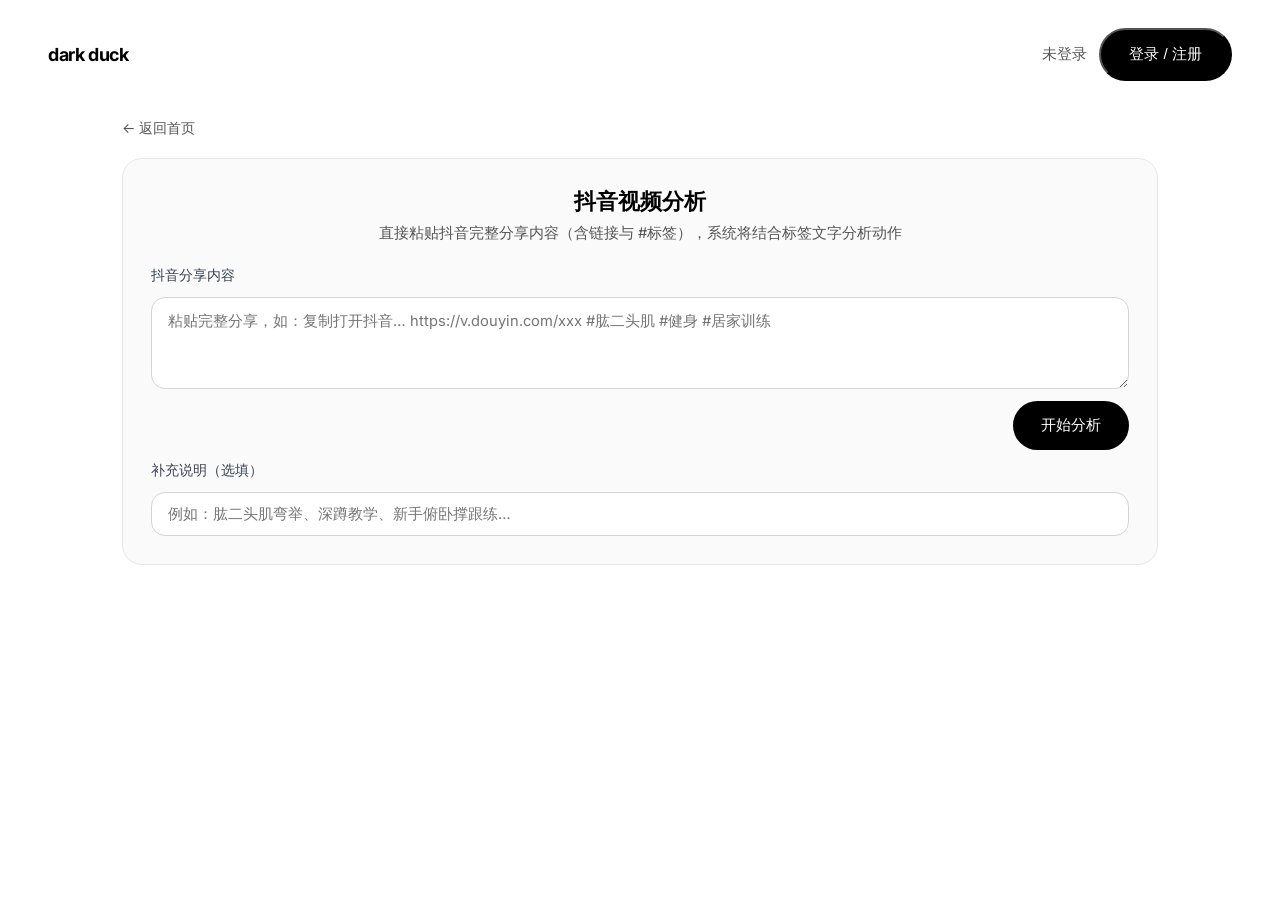
==== douyin.html @ 18ae11b2 "111" ====
<!DOCTYPE html>
<html lang="zh-CN">
<head>
  <meta charset="UTF-8" />
  <meta name="viewport" content="width=device-width, initial-scale=1.0" />
  <title>抖音视频分析 · 黑鸭 dark duck</title>
  <link rel="preconnect" href="https://fonts.googleapis.com" />
  <link rel="preconnect" href="https://fonts.gstatic.com" crossorigin />
  <link href="https://fonts.googleapis.com/css2?family=Inter:wght@400;500;600;700;800&display=swap" rel="stylesheet" />
  <link rel="stylesheet" href="styles.css" />
</head>
<body>
  <header class="site-header">
    <a href="index.html" class="logo">dark duck</a>
    <div class="auth-actions">
      <span id="auth-status">未登录</span>
      <button id="auth-open-btn" class="btn btn-primary">登录 / 注册</button>
      <button id="auth-logout-btn" class="btn btn-secondary" style="display:none">退出</button>
    </div>
  </header>

  <main>
    <section class="douyin-section douyin-section--page">
      <a href="index.html" class="page-back">← 返回首页</a>

      <div class="douyin-card">
        <div class="douyin-header">
          <h1 class="douyin-title">抖音视频分析</h1>
          <p class="douyin-desc">直接粘贴抖音完整分享内容（含链接与 #标签），系统将结合标签文字分析动作</p>
        </div>

        <form id="douyin-form" class="douyin-form">
          <label class="douyin-label" for="douyin-url">抖音分享内容</label>
          <textarea
            id="douyin-url"
            class="douyin-input douyin-textarea"
            rows="3"
            placeholder="粘贴完整分享，如：复制打开抖音… https://v.douyin.com/xxx #肱二头肌 #健身 #居家训练"
            required
          ></textarea>
          <div class="douyin-input-row douyin-input-row--end">
            <button type="submit" class="btn btn-primary" id="douyin-analyze-btn">开始分析</button>
          </div>
          <label class="douyin-label" for="douyin-hint">补充说明（选填）</label>
          <input
            type="text"
            id="douyin-hint"
            class="douyin-input"
            placeholder="例如：肱二头肌弯举、深蹲教学、新手俯卧撑跟练…"
          />
          <p id="douyin-status" class="douyin-status" hidden></p>
        </form>

        <div id="douyin-result" class="douyin-result" hidden>
          <div class="douyin-result-head">
            <span class="douyin-result-badge">分析结果</span>
            <h3 id="result-action">—</h3>
            <p id="result-summary" class="douyin-result-summary"></p>
            <p id="result-tags" class="douyin-result-tags" hidden></p>
            <p class="douyin-result-meta">视频 ID：<span id="result-video-id">—</span> · <a id="result-source-link" href="#" target="_blank" rel="noopener">查看原视频链接</a></p>
          </div>
          <div class="douyin-result-grid">
            <div class="douyin-result-block">
              <h4>技术要点</h4>
              <ul id="result-points"></ul>
            </div>
            <div class="douyin-result-block">
              <h4>常见错误</h4>
              <ul id="result-mistakes"></ul>
            </div>
          </div>
          <div class="douyin-result-block douyin-result-block--full">
            <h4>推荐训练方案</h4>
            <p id="result-plan"></p>
          </div>
          <div class="douyin-result-block douyin-result-block--full douyin-result-personal">
            <h4>个性化建议</h4>
            <p id="result-personal"></p>
          </div>
        </div>
      </div>
    </section>
  </main>

  <div class="auth-modal" id="auth-modal" aria-hidden="true">
    <div class="auth-card" role="dialog" aria-modal="true" aria-labelledby="auth-title">
      <button type="button" class="auth-close" id="auth-close-btn" aria-label="关闭">×</button>
      <div class="auth-tabs">
        <button type="button" class="auth-tab active" id="auth-tab-login">登录</button>
        <button type="button" class="auth-tab" id="auth-tab-register">注册</button>
      </div>
      <div class="auth-body">
        <div class="auth-message" id="auth-message"></div>
        <form id="login-form" class="auth-form active">
          <label>用户名</label>
          <input type="text" id="login-username" required placeholder="请输入用户名" />
          <label>密码</label>
          <input type="password" id="login-password" required placeholder="请输入密码" />
          <button type="submit" class="btn btn-primary">登录</button>
        </form>
        <form id="register-form" class="auth-form">
          <label>昵称</label>
          <input type="text" id="register-username" required placeholder="请输入昵称" />
          <label>身高</label>
          <input type="number" id="register-height" required placeholder="请输入身高" />
          <label>体重</label>
          <input type="number" id="register-weight" required placeholder="请输入体重" />
          <label>密码</label>
          <input type="password" id="register-password" required placeholder="请输入密码" />
          <button type="submit" class="btn btn-primary">注册</button>
        </form>
      </div>
    </div>
  </div>

  <script src="joining.js"></script>
  <script src="douyin_analyzer.js"></script>
</body>
</html>
---- styles.css ----
*,
*::before,
*::after {
  box-sizing: border-box;
  margin: 0;
  padding: 0;
}

:root {
  --bg: #ffffff;
  --text: #000000;
  --btn-primary: #000000;
  --btn-muted: #c8c8c8;
  --btn-muted-text: #ffffff;
  --max-width: 1100px;
}

html {
  -webkit-font-smoothing: antialiased;
  -moz-osx-font-smoothing: grayscale;
}

body {
  font-family: "Inter", -apple-system, BlinkMacSystemFont, "Segoe UI", Roboto,
    "Helvetica Neue", Arial, sans-serif;
  background: var(--bg);
  color: var(--text);
  min-height: 100vh;
}

.site-header {
  padding: 28px 48px;
  display: flex;
  justify-content: space-between;
  align-items: center;
  gap: 16px;
}

.logo {
  font-size: 1.125rem;
  font-weight: 700;
  color: var(--text);
  text-decoration: none;
  letter-spacing: -0.02em;
}

.auth-actions {
  display: flex;
  align-items: center;
  gap: 12px;
}

.auth-actions #auth-status {
  font-size: 0.95rem;
  color: #555;
}

.btn-secondary {
  background: #f3f4f6;
  color: #111;
}

.btn-secondary:hover {
  transform: translateY(-1px);
  box-shadow: 0 6px 20px rgba(0, 0, 0, 0.12);
}

main {
  max-width: var(--max-width);
  margin: 0 auto;
  padding: 0 32px 80px;
}

.hero {
  text-align: center;
  padding: 24px 0 56px;
}

.hero-title {
  font-size: clamp(3rem, 8vw, 5.5rem);
  font-weight: 800;
  letter-spacing: -0.04em;
  line-height: 1;
  margin-bottom: 20px;
}

.hero-subtitle {
  font-size: clamp(1rem, 2.5vw, 1.35rem);
  font-weight: 400;
  color: #111;
  margin-bottom: 40px;
  letter-spacing: 0.01em;
}

.cta-row {
  display: flex;
  flex-wrap: wrap;
  justify-content: center;
  align-items: center;
  gap: 14px;
}

.btn {
  display: inline-flex;
  align-items: center;
  gap: 10px;
  padding: 14px 28px;
  border-radius: 999px;
  font-size: 0.95rem;
  font-weight: 500;
  text-decoration: none;
  transition: transform 0.15s ease, opacity 0.15s ease, box-shadow 0.15s ease;
  white-space: nowrap;
}

.btn-icon {
  width: 18px;
  height: 18px;
  flex-shrink: 0;
}

.btn-primary {
  background: var(--btn-primary);
  color: #fff;
}

.btn-primary:hover {
  transform: translateY(-1px);
  box-shadow: 0 6px 20px rgba(0, 0, 0, 0.18);
}

.btn-muted {
  background: var(--btn-muted);
  color: var(--btn-muted-text);
  cursor: not-allowed;
  pointer-events: none;
}

.workspace-grid {
  display: grid;
  grid-template-columns: repeat(3, 1fr);
  gap: 8px 12px;
  margin-top: 8px;
}

.workspace-card {
  aspect-ratio: 4 / 3;
  display: flex;
  align-items: center;
  justify-content: center;
  padding: 8px;
}

.workspace-svg {
  width: 100%;
  height: auto;
  max-height: 220px;
}

@media (max-width: 900px) {
  .workspace-grid {
    grid-template-columns: repeat(2, 1fr);
  }
}

@media (max-width: 560px) {
  .site-header {
    padding: 20px 24px;
    flex-direction: column;
    align-items: flex-start;
  }

  main {
    padding: 0 20px 48px;
  }

  .cta-row {
    flex-direction: column;
    width: 100%;
  }

  .btn {
    width: 100%;
    max-width: 280px;
    justify-content: center;
  }

  .workspace-grid {
    grid-template-columns: 1fr;
    gap: 4px;
  }
}

.auth-modal {
  position: fixed;
  inset: 0;
  background: rgba(0, 0, 0, 0.45);
  display: none;
  align-items: center;
  justify-content: center;
  z-index: 10000;
}

.auth-modal.active {
  display: flex;
}

.auth-card {
  width: min(420px, calc(100% - 32px));
  background: #fff;
  border-radius: 20px;
  box-shadow: 0 24px 60px rgba(0, 0, 0, 0.16);
  padding: 24px;
  position: relative;
}

.auth-close {
  position: absolute;
  top: 16px;
  right: 16px;
  width: 36px;
  height: 36px;
  border: none;
  background: #f3f4f6;
  border-radius: 12px;
  font-size: 18px;
  cursor: pointer;
}

.auth-tabs {
  display: flex;
  gap: 8px;
  margin-bottom: 20px;
}

.auth-tab {
  flex: 1;
  padding: 12px 18px;
  border: 1px solid #e5e7eb;
  border-radius: 999px;
  background: #f9fafb;
  cursor: pointer;
  font-weight: 600;
  color: #374151;
}

.auth-tab.active {
  background: #111;
  color: white;
  border-color: transparent;
}

.auth-body {
  display: flex;
  flex-direction: column;
  gap: 16px;
}

.auth-message {
  min-height: 22px;
  font-size: 0.95rem;
  color: #dc2626;
}

.auth-form {
  display: none;
  gap: 14px;
  flex-direction: column;
}

.auth-form.active {
  display: flex;
}

.auth-form label {
  font-size: 0.95rem;
  color: #374151;
}

.auth-form input {
  width: 100%;
  padding: 12px 14px;
  border-radius: 14px;
  border: 1px solid #d1d5db;
  outline: none;
  font-size: 0.95rem;
}

.auth-form input:focus {
  border-color: #3b82f6;
  box-shadow: 0 0 0 4px rgba(59, 130, 246, 0.12);
}

.auth-form .btn {
  width: 100%;
  justify-content: center;
}

/* 抖音视频分析 */
.douyin-section {
  margin-top: 8px;
  margin-bottom: 48px;
}

.douyin-section--page {
  margin-top: 0;
  padding-top: 8px;
}

.page-back {
  display: inline-block;
  margin-bottom: 20px;
  font-size: 0.88rem;
  color: #555;
  text-decoration: none;
}

.page-back:hover {
  color: #111;
}

.douyin-card {
  border: 1px solid #e5e7eb;
  border-radius: 20px;
  padding: 28px;
  background: #fafafa;
}

.douyin-header {
  text-align: center;
  margin-bottom: 24px;
}

.douyin-title {
  font-size: 1.35rem;
  font-weight: 700;
  margin-bottom: 8px;
}

.douyin-desc {
  font-size: 0.92rem;
  color: #555;
}

.douyin-form {
  display: flex;
  flex-direction: column;
  gap: 12px;
}

.douyin-label {
  font-size: 0.85rem;
  font-weight: 500;
  color: #374151;
}

.douyin-input-row {
  display: flex;
  gap: 12px;
  flex-wrap: wrap;
}

.douyin-input {
  flex: 1;
  min-width: 200px;
  padding: 12px 16px;
  border: 1px solid #d1d5db;
  border-radius: 14px;
  font-family: inherit;
  font-size: 0.92rem;
  background: #fff;
  outline: none;
}

.douyin-input:focus {
  border-color: #111;
  box-shadow: 0 0 0 3px rgba(0, 0, 0, 0.06);
}

.douyin-input-row .btn {
  flex-shrink: 0;
  border: none;
  cursor: pointer;
}

.douyin-textarea {
  width: 100%;
  min-height: 88px;
  resize: vertical;
  line-height: 1.5;
}

.douyin-input-row--end {
  justify-content: flex-end;
}

.douyin-result-tags {
  font-size: 0.82rem;
  color: #52525b;
  margin-bottom: 8px;
  line-height: 1.6;
}

.douyin-result-tags .douyin-tag-chip {
  display: inline-block;
  padding: 2px 8px;
  margin: 2px 4px 2px 0;
  border-radius: 999px;
  background: #f4f4f5;
  color: #18181b;
}

.douyin-input-row .btn:disabled {
  opacity: 0.6;
  cursor: not-allowed;
  transform: none;
  box-shadow: none;
}

.douyin-status {
  font-size: 0.88rem;
  padding: 8px 12px;
  border-radius: 10px;
}

.douyin-status--error {
  background: #fef2f2;
  color: #b91c1c;
}

.douyin-status--success {
  background: #f0fdf4;
  color: #15803d;
}

.douyin-status--info {
  background: #eff6ff;
  color: #1d4ed8;
}

.douyin-result {
  margin-top: 24px;
  padding-top: 24px;
  border-top: 1px solid #e5e7eb;
}

.douyin-result--loading {
  opacity: 0.6;
  pointer-events: none;
}

.douyin-result-head {
  margin-bottom: 20px;
}

.douyin-result-badge {
  display: inline-block;
  padding: 4px 10px;
  border-radius: 999px;
  background: #111;
  color: #fff;
  font-size: 0.72rem;
  font-weight: 600;
  margin-bottom: 10px;
}

.douyin-result-head h3 {
  font-size: 1.15rem;
  font-weight: 700;
  margin-bottom: 8px;
}

.douyin-result-summary {
  font-size: 0.9rem;
  color: #52525b;
  line-height: 1.6;
  margin-bottom: 8px;
}

.douyin-result-meta {
  font-size: 0.78rem;
  color: #71717a;
}

.douyin-result-meta a {
  color: #111;
}

.douyin-result-grid {
  display: grid;
  grid-template-columns: 1fr 1fr;
  gap: 16px;
  margin-bottom: 16px;
}

.douyin-result-block {
  background: #fff;
  border: 1px solid #e5e7eb;
  border-radius: 14px;
  padding: 16px 18px;
}

.douyin-result-block--full {
  margin-bottom: 12px;
}

.douyin-result-block h4 {
  font-size: 0.85rem;
  font-weight: 600;
  margin-bottom: 10px;
  color: #374151;
}

.douyin-result-block ul {
  padding-left: 18px;
}

.douyin-result-block li,
.douyin-result-block p {
  font-size: 0.85rem;
  color: #52525b;
  line-height: 1.65;
}

.douyin-result-block li + li {
  margin-top: 6px;
}

.douyin-result-personal {
  background: #f4f4f5;
  border-color: #d4d4d8;
}

@media (max-width: 768px) {
  .douyin-input-row {
    flex-direction: column;
  }

  .douyin-input-row .btn {
    width: 100%;
    justify-content: center;
  }

  .douyin-result-grid {
    grid-template-columns: 1fr;
  }

  .douyin-card {
    padding: 20px 16px;
  }
}
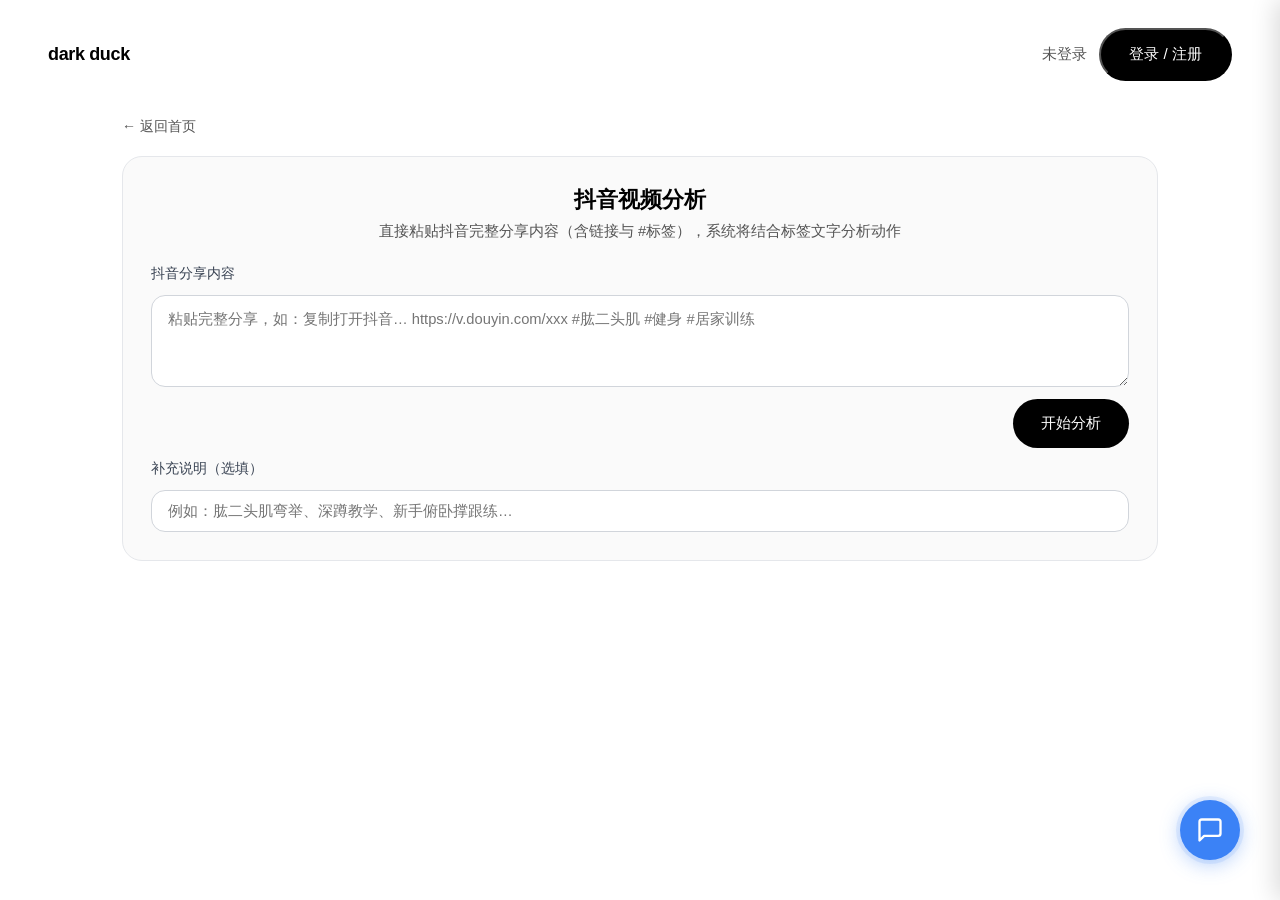
==== commit 3c243e77: "up" ====
--- a/douyin.html
+++ b/douyin.html
@@ -4,9 +4,6 @@
   <meta charset="UTF-8" />
   <meta name="viewport" content="width=device-width, initial-scale=1.0" />
   <title>抖音视频分析 · 黑鸭 dark duck</title>
-  <link rel="preconnect" href="https://fonts.googleapis.com" />
-  <link rel="preconnect" href="https://fonts.gstatic.com" crossorigin />
-  <link href="https://fonts.googleapis.com/css2?family=Inter:wght@400;500;600;700;800&display=swap" rel="stylesheet" />
   <link rel="stylesheet" href="styles.css" />
 </head>
 <body>
@@ -114,6 +111,21 @@
   </div>
 
   <script src="joining.js"></script>
+  <script>
+    window.DOUYIN_AI_API_KEY = '56982804a0c240ec85082e5e8d148d3d.7qUhn1d74wth7GAB';
+    window.DOUYIN_AI_MODEL = 'glm-4-flashx-250414'; // 可选，默认即 glm-5.1
+  </script>
   <script src="douyin_analyzer.js"></script>
+
+
+  <script src="ai_chat_widget.js"></script>
+  <script>
+    AIChatWidget.init({
+      apiKey: '56982804a0c240ec85082e5e8d148d3d.7qUhn1d74wth7GAB',   // 必填
+      model: 'glm-4-flashx-250414',                // 可选
+      temperature: 1,                  // 可选
+      systemMessage: '你是一个健身教练,需要对用户的问题作出专业解答但要易于理解。'  // 可选系统提示
+    });
+  </script>
 </body>
 </html>
--- a/styles.css
+++ b/styles.css
@@ -136,31 +136,46 @@
   pointer-events: none;
 }
 
+.workspace-showcase {
+  margin-top: 8px;
+  padding-top: 32px;
+  border-top: 1px solid #eee;
+}
+
+.workspace-showcase-title {
+  text-align: center;
+  font-size: clamp(1rem, 2.5vw, 1.25rem);
+  font-weight: 700;
+  letter-spacing: -0.02em;
+  margin-bottom: 16px;
+}
+
 .workspace-grid {
   display: grid;
-  grid-template-columns: repeat(3, 1fr);
-  gap: 8px 12px;
-  margin-top: 8px;
-}
-
-.workspace-card {
-  aspect-ratio: 4 / 3;
-  display: flex;
-  align-items: center;
-  justify-content: center;
-  padding: 8px;
-}
-
-.workspace-svg {
+  grid-template-columns: repeat(6, 1fr);
+  gap: 28px;
+  max-width: 100%;
   width: 100%;
-  height: auto;
-  max-height: 220px;
-}
-
-@media (max-width: 900px) {
-  .workspace-grid {
-    grid-template-columns: repeat(2, 1fr);
-  }
+  margin: 0 auto;
+}
+
+.workspace-video-card {
+  aspect-ratio: 9 / 16;
+  border-radius: 12px;
+  overflow: hidden;
+  background: transparent;
+  border: none;
+  box-shadow: none;
+}
+
+.workspace-video {
+  display: block;
+  width: 100%;
+  height: 100%;
+  object-fit: cover;
+  border: none;
+  outline: none;
+  vertical-align: top;
 }
 
 @media (max-width: 560px) {
@@ -185,9 +200,16 @@
     justify-content: center;
   }
 
+  .workspace-showcase {
+    padding-top: 24px;
+    overflow-x: auto;
+    -webkit-overflow-scrolling: touch;
+  }
+
   .workspace-grid {
-    grid-template-columns: 1fr;
-    gap: 4px;
+    grid-template-columns: repeat(6, minmax(88px, 1fr));
+    min-width: 560px;
+    gap: 18px;
   }
 }
 
@@ -548,4 +570,98 @@
   .douyin-card {
     padding: 20px 16px;
   }
-}
+  /* ========== B站链接列表区 ========== */
+.bilibili-links-section {
+  margin-top: 24px;
+  padding-top: 20px;
+  border-top: 1px dashed #e0e0e0;
+}
+
+.bilibili-links-title {
+  font-size: 16px;
+  font-weight: 600;
+  color: #00a1d6;
+  margin-bottom: 12px;
+  display: flex;
+  align-items: center;
+  gap: 6px;
+}
+
+.bilibili-links-list {
+  display: flex;
+  flex-direction: column;
+  gap: 8px;
+}
+
+.bili-link-item {
+  display: flex;
+  align-items: center;
+  gap: 10px;
+  padding: 10px 14px;
+  background: #fafbfc;
+  border: 1px solid #e3e5e7;
+  border-radius: 8px;
+  transition: all 0.2s;
+}
+
+.bili-link-item:hover {
+  border-color: #00a1d6;
+  background: #f0f9fc;
+}
+
+.bili-link-num {
+  width: 24px;
+  height: 24px;
+  display: flex;
+  align-items: center;
+  justify-content: center;
+  background: #00a1d6;
+  color: #fff;
+  font-size: 12px;
+  font-weight: 600;
+  border-radius: 50%;
+  flex-shrink: 0;
+}
+
+.bili-link-title {
+  flex: 1;
+  color: #18191c;
+  font-size: 14px;
+  text-decoration: none;
+  overflow: hidden;
+  text-overflow: ellipsis;
+  white-space: nowrap;
+}
+
+.bili-link-title:hover {
+  color: #00a1d6;
+  text-decoration: underline;
+}
+
+.bili-link-bvid {
+  font-size: 12px;
+  color: #9499a0;
+  font-family: monospace;
+  background: #f1f2f3;
+  padding: 2px 8px;
+  border-radius: 4px;
+  flex-shrink: 0;
+}
+
+.bili-link-copy {
+  background: #fff;
+  border: 1px solid #e3e5e7;
+  color: #61666d;
+  font-size: 12px;
+  padding: 4px 12px;
+  border-radius: 6px;
+  cursor: pointer;
+  transition: all 0.2s;
+  flex-shrink: 0;
+}
+
+.bili-link-copy:hover {
+  border-color: #00a1d6;
+  color: #00a1d6;
+}
+}
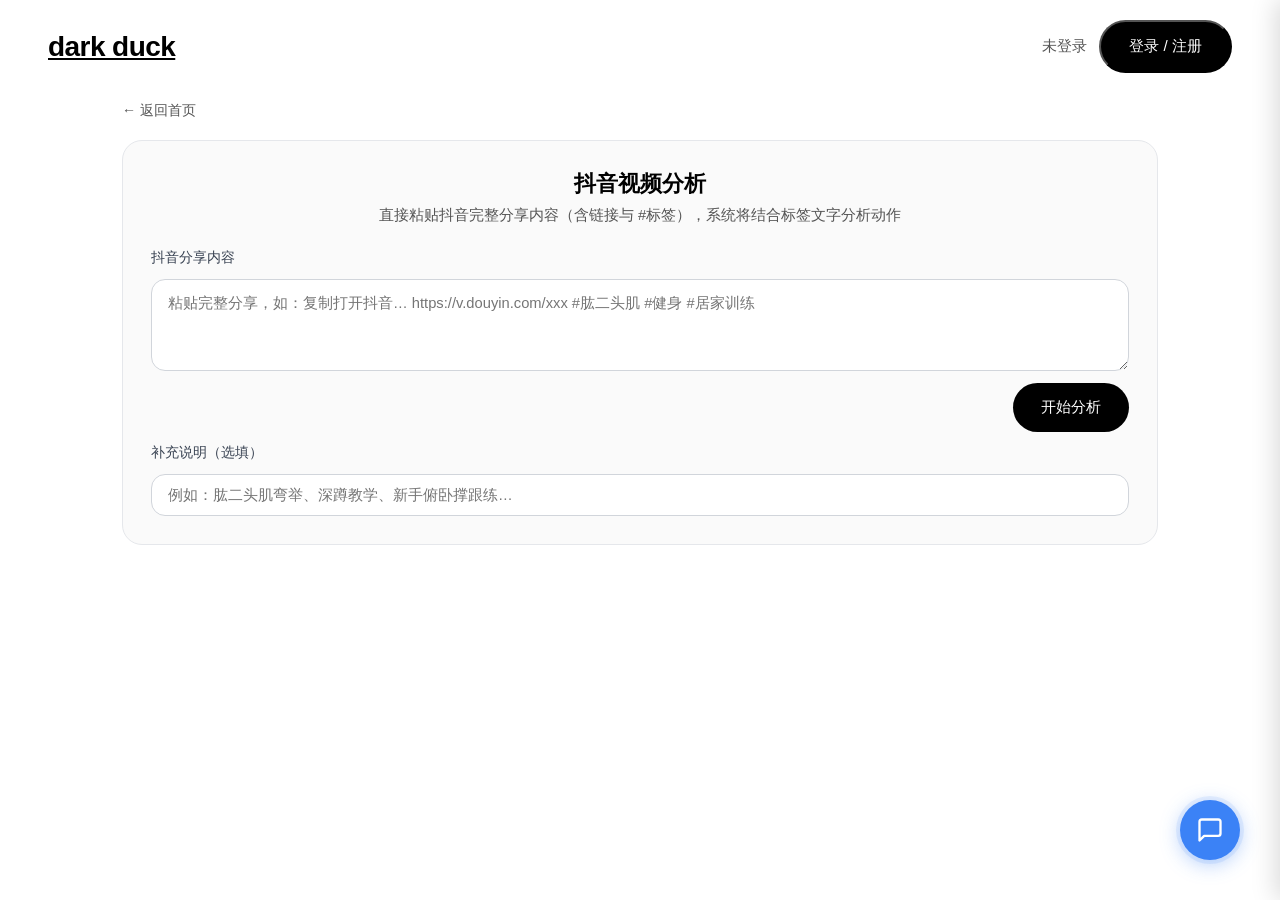
==== commit 5c373f1b: "最终" ====
--- a/douyin.html
+++ b/douyin.html
@@ -113,7 +113,7 @@
   <script src="joining.js"></script>
   <script>
     window.DOUYIN_AI_API_KEY = '56982804a0c240ec85082e5e8d148d3d.7qUhn1d74wth7GAB';
-    window.DOUYIN_AI_MODEL = 'glm-4-flashx-250414'; // 可选，默认即 glm-5.1
+    window.DOUYIN_AI_MODEL = 'glm-4-plus'; // 可选，默认即 glm-5.1
   </script>
   <script src="douyin_analyzer.js"></script>
 
@@ -122,7 +122,7 @@
   <script>
     AIChatWidget.init({
       apiKey: '56982804a0c240ec85082e5e8d148d3d.7qUhn1d74wth7GAB',   // 必填
-      model: 'glm-4-flashx-250414',                // 可选
+      model: 'glm-4-plus',                // 可选
       temperature: 1,                  // 可选
       systemMessage: '你是一个健身教练,需要对用户的问题作出专业解答但要易于理解。'  // 可选系统提示
     });
--- a/styles.css
+++ b/styles.css
@@ -29,18 +29,34 @@
 }
 
 .site-header {
-  padding: 28px 48px;
+  padding: 20px 48px;
   display: flex;
   justify-content: space-between;
   align-items: center;
   gap: 16px;
 }
 
+.site-brand {
+  display: flex;
+  align-items: center;
+  gap: 14px;
+  flex-shrink: 0;
+  text-decoration: none;
+  color: inherit;
+}
+
+.site-mascot-img {
+  display: block;
+  width: 72px;
+  height: 72px;
+  object-fit: contain;
+  flex-shrink: 0;
+}
+
 .logo {
-  font-size: 1.125rem;
+  font-size: 1.75rem;
   font-weight: 700;
   color: var(--text);
-  text-decoration: none;
   letter-spacing: -0.02em;
 }
 
@@ -129,6 +145,151 @@
   box-shadow: 0 6px 20px rgba(0, 0, 0, 0.18);
 }
 
+.btn-xiexiu {
+  border: 1px solid #111;
+  background: #fff;
+  color: #111;
+  cursor: pointer;
+  font-family: inherit;
+}
+
+.btn-xiexiu:hover {
+  background: #111;
+  color: #fff;
+  transform: translateY(-1px);
+  box-shadow: 0 6px 20px rgba(0, 0, 0, 0.18);
+}
+
+.xiexiu-overlay {
+  position: fixed;
+  inset: 0;
+  z-index: 11000;
+  display: none;
+  background: #000;
+}
+
+.xiexiu-overlay.active {
+  display: block;
+}
+
+.xiexiu-screen {
+  position: relative;
+  width: 100%;
+  height: 100%;
+  display: flex;
+  flex-direction: column;
+  align-items: center;
+  justify-content: center;
+  padding: 24px;
+}
+
+.xiexiu-quote-img {
+  max-width: min(92vw, 720px);
+  max-height: calc(100vh - 120px);
+  width: auto;
+  height: auto;
+  object-fit: contain;
+}
+
+.xiexiu-actions {
+  position: absolute;
+  left: 50%;
+  bottom: 48px;
+  transform: translateX(-50%) translateY(12px);
+  display: flex;
+  flex-wrap: wrap;
+  justify-content: center;
+  gap: 14px;
+  opacity: 0;
+  transition: opacity 0.5s ease, transform 0.5s ease;
+}
+
+.xiexiu-actions.visible {
+  opacity: 1;
+  transform: translateX(-50%) translateY(0);
+}
+
+.xiexiu-actions .btn {
+  cursor: pointer;
+  border: none;
+}
+
+.xiexiu-risk {
+  width: min(92vw, 560px);
+  max-height: calc(100vh - 48px);
+  overflow-y: auto;
+  opacity: 0;
+  transform: translateY(12px);
+  transition: opacity 0.45s ease, transform 0.45s ease;
+}
+
+.xiexiu-risk.visible {
+  opacity: 1;
+  transform: translateY(0);
+}
+
+.xiexiu-risk-card {
+  background: #fff;
+  color: #111;
+  border-radius: 16px;
+  padding: 28px 24px 24px;
+  box-shadow: 0 20px 60px rgba(0, 0, 0, 0.35);
+}
+
+.xiexiu-risk-title {
+  font-size: 1.35rem;
+  font-weight: 700;
+  margin-bottom: 16px;
+  letter-spacing: -0.02em;
+}
+
+.xiexiu-risk-lead {
+  font-size: 0.92rem;
+  line-height: 1.6;
+  margin-bottom: 12px;
+  color: #333;
+}
+
+.xiexiu-risk-list {
+  padding-left: 1.2em;
+  margin-bottom: 14px;
+}
+
+.xiexiu-risk-list li {
+  font-size: 0.88rem;
+  line-height: 1.65;
+  color: #444;
+  margin-bottom: 10px;
+}
+
+.xiexiu-risk-list li:last-child {
+  margin-bottom: 0;
+}
+
+.xiexiu-risk-note {
+  font-size: 0.82rem;
+  color: #666;
+  padding-top: 12px;
+  border-top: 1px solid #eee;
+}
+
+.xiexiu-risk-actions {
+  display: flex;
+  flex-wrap: wrap;
+  justify-content: center;
+  gap: 12px;
+  margin-top: 20px;
+}
+
+.xiexiu-risk-actions .btn {
+  cursor: pointer;
+  border: none;
+}
+
+body.xiexiu-open {
+  overflow: hidden;
+}
+
 .btn-muted {
   background: var(--btn-muted);
   color: var(--btn-muted-text);
@@ -180,9 +341,23 @@
 
 @media (max-width: 560px) {
   .site-header {
-    padding: 20px 24px;
+    padding: 16px 24px;
     flex-direction: column;
     align-items: flex-start;
+  }
+
+  .site-mascot-img {
+    width: 56px;
+    height: 56px;
+  }
+
+  .logo {
+    font-size: 1.4rem;
+  }
+
+  .auth-actions {
+    width: 100%;
+    justify-content: flex-end;
   }
 
   main {
